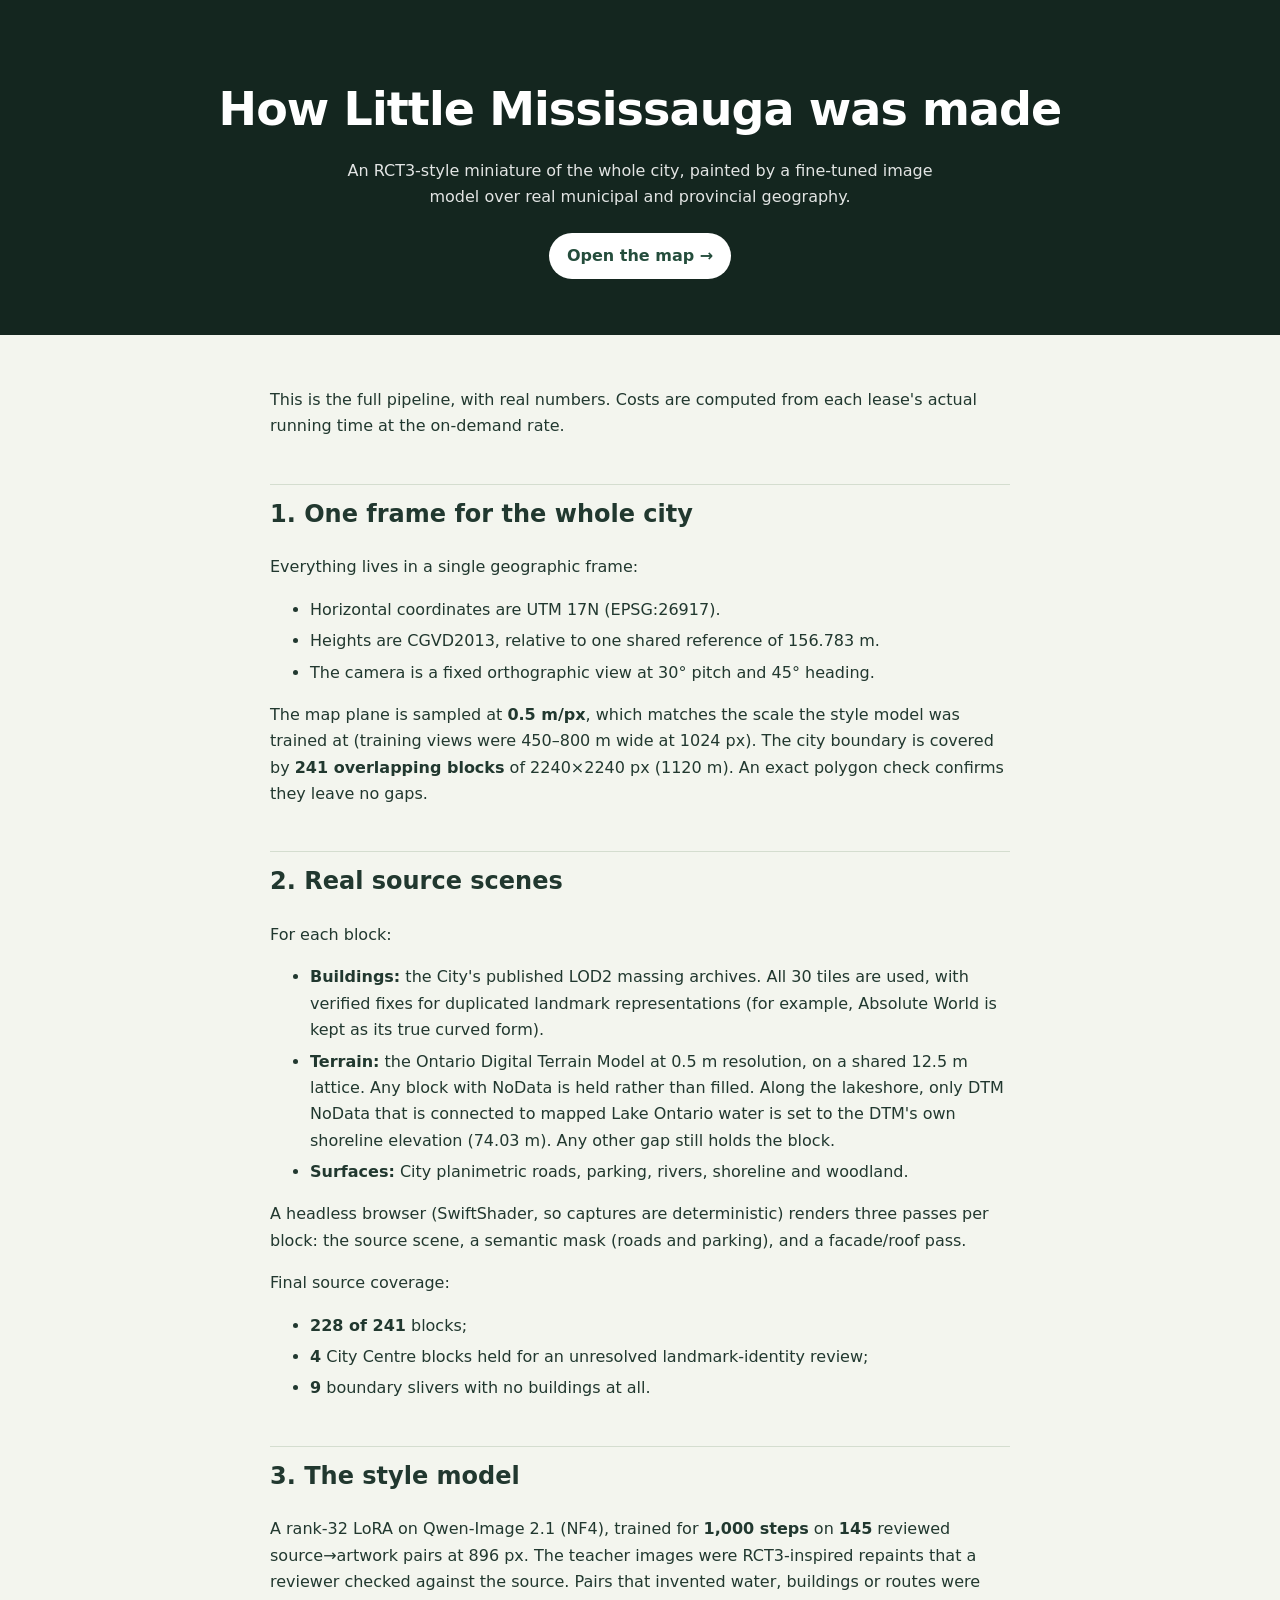
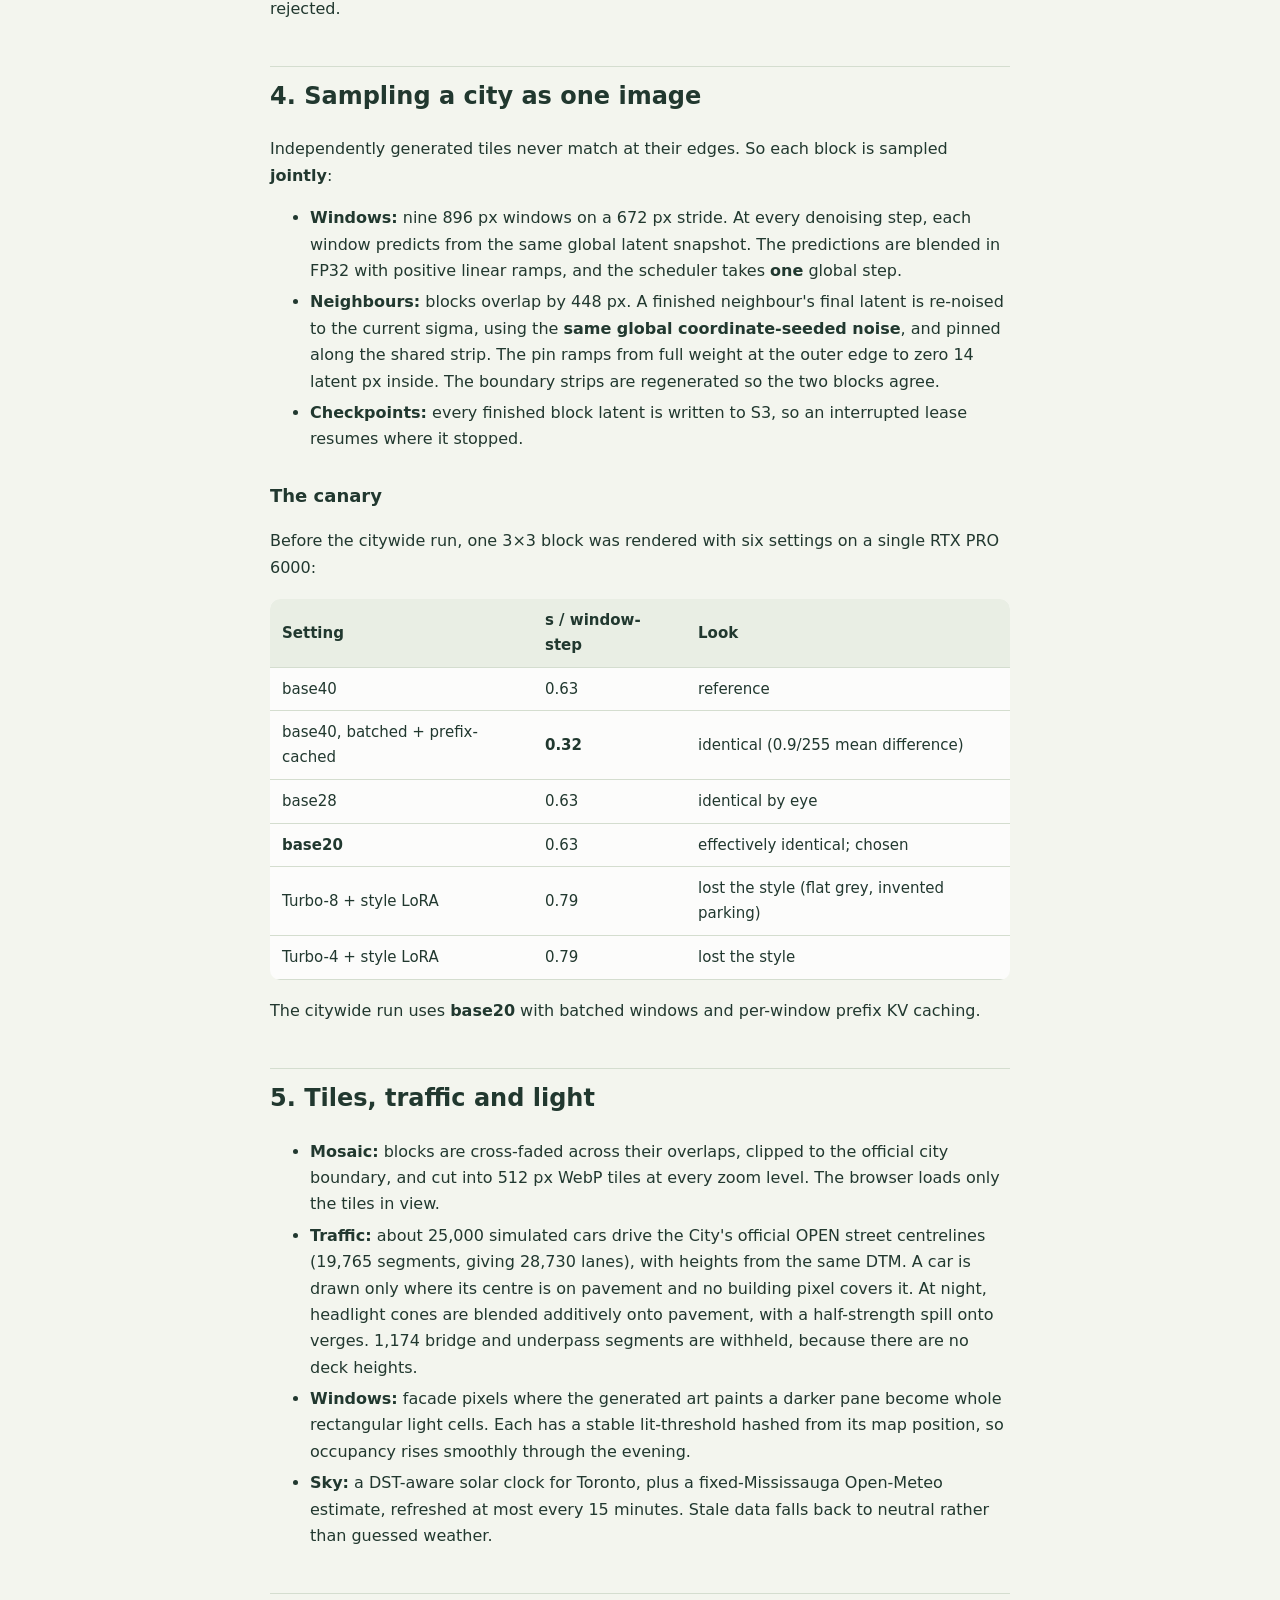
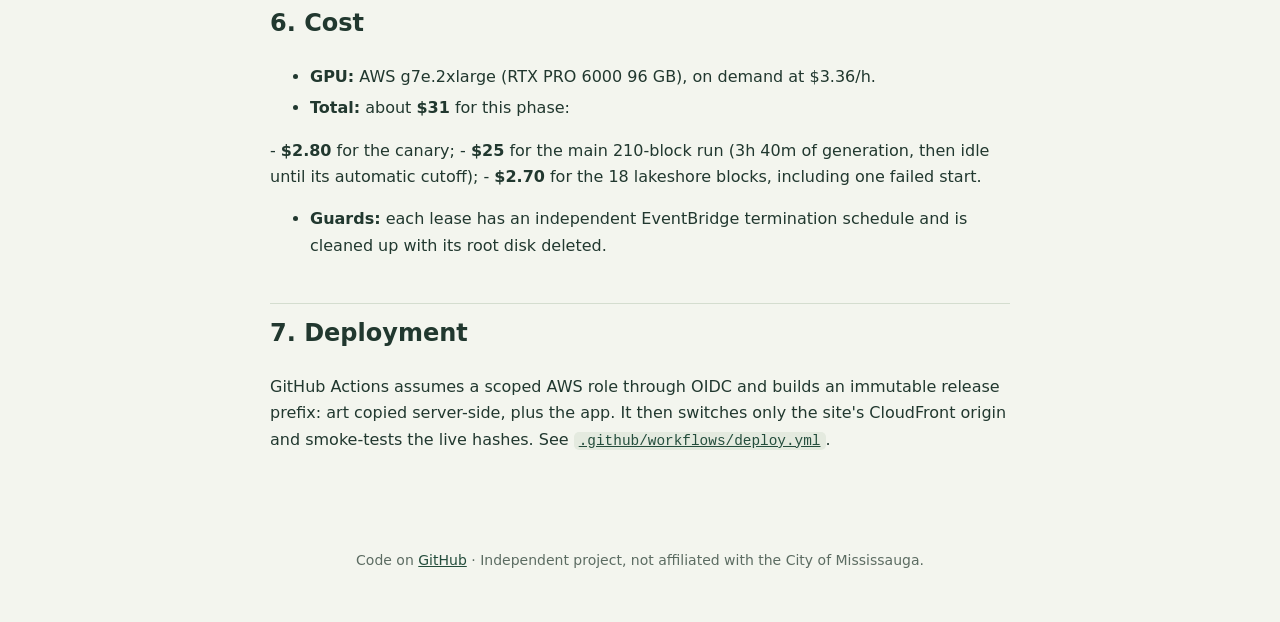
==== site/how.html @ ebe3255d "Deploy the citywide map: 228 joint-sampled blocks including the lakeshore - Point art-release at art" ====
<!doctype html>
<html lang="en"><head><meta charset="utf-8">
<meta name="viewport" content="width=device-width,initial-scale=1">
<title>How it was made · Little Mississauga</title>
<meta name="description" content="How an RCT3-style map of all of Mississauga was built from real open data and a fine-tuned image model.">
<link rel="icon" href="favicon.svg">
<style>
:root{--ink:#21382f;--muted:#5c6c62;--line:#d4ddcf;--accent:#244d3c;--bg:#f3f5ee}
*{box-sizing:border-box}body{margin:0;background:var(--bg);color:var(--ink);font:16px/1.65 system-ui,-apple-system,Segoe UI,sans-serif}
header{background:#14261f url(art/social-preview.jpg) center/cover;color:#fff;padding:72px 20px 56px;text-align:center}
header h1{margin:0;font-size:clamp(28px,5vw,46px);letter-spacing:-.02em}header p{margin:10px auto 22px;max-width:620px;opacity:.88}
header a{display:inline-block;background:#fff;color:var(--accent);padding:10px 18px;border-radius:999px;text-decoration:none;font-weight:600}
main{max-width:780px;margin:0 auto;padding:36px 20px 80px}main>h1:first-child{display:none}
h2{margin-top:44px;padding-top:10px;border-top:1px solid var(--line);font-size:24px}h3{font-size:18px;margin-top:28px}
a{color:var(--accent)}code{background:#e4eadf;padding:1px 5px;border-radius:5px;font-size:.9em}
table{width:100%;border-collapse:collapse;margin:18px 0;font-size:15px;background:#fcfcfb;border-radius:10px;overflow:hidden}
th,td{padding:9px 12px;border-bottom:1px solid var(--line);text-align:left}th{background:#e9eee4}
li{margin:5px 0}footer{text-align:center;color:var(--muted);font-size:14px;padding:0 20px 50px}
</style></head><body>
<header><h1>How Little Mississauga was made</h1><p>An RCT3-style miniature of the whole city, painted by a fine-tuned image model over real municipal and provincial geography.</p><a href="./">Open the map →</a></header>
<main><h1>How Little Mississauga was made</h1><p>This is the full pipeline, with real numbers. Costs are computed from each lease's actual running time at the on-demand rate.</p><h2>1. One frame for the whole city</h2><p>Everything lives in a single geographic frame:</p><ul><li>Horizontal coordinates are UTM 17N (EPSG:26917).</li><li>Heights are CGVD2013, relative to one shared reference of 156.783 m.</li><li>The camera is a fixed orthographic view at 30° pitch and 45° heading.</li></ul><p>The map plane is sampled at <strong>0.5 m/px</strong>, which matches the scale the style model was trained at (training views were 450–800 m wide at 1024 px). The city boundary is covered by <strong>241 overlapping blocks</strong> of 2240×2240 px (1120 m). An exact polygon check confirms they leave no gaps.</p><h2>2. Real source scenes</h2><p>For each block:</p><ul><li><strong>Buildings:</strong> the City's published LOD2 massing archives. All 30 tiles are used, with verified fixes for duplicated landmark representations (for example, Absolute World is kept as its true curved form).</li><li><strong>Terrain:</strong> the Ontario Digital Terrain Model at 0.5 m resolution, on a shared 12.5 m lattice. Any block with NoData is held rather than filled. Along the lakeshore, only DTM NoData that is connected to mapped Lake Ontario water is set to the DTM's own shoreline elevation (74.03 m). Any other gap still holds the block.</li><li><strong>Surfaces:</strong> City planimetric roads, parking, rivers, shoreline and woodland.</li></ul><p>A headless browser (SwiftShader, so captures are deterministic) renders three passes per block: the source scene, a semantic mask (roads and parking), and a facade/roof pass.</p><p>Final source coverage:</p><ul><li><strong>228 of 241</strong> blocks;</li><li><strong>4</strong> City Centre blocks held for an unresolved landmark-identity review;</li><li><strong>9</strong> boundary slivers with no buildings at all.</li></ul><h2>3. The style model</h2><p>A rank-32 LoRA on Qwen-Image 2.1 (NF4), trained for <strong>1,000 steps</strong> on <strong>145</strong> reviewed source→artwork pairs at 896 px. The teacher images were RCT3-inspired repaints that a reviewer checked against the source. Pairs that invented water, buildings or routes were rejected.</p><h2>4. Sampling a city as one image</h2><p>Independently generated tiles never match at their edges. So each block is sampled <strong>jointly</strong>:</p><ul><li><strong>Windows:</strong> nine 896 px windows on a 672 px stride. At every denoising step, each window predicts from the same global latent snapshot. The predictions are blended in FP32 with positive linear ramps, and the scheduler takes <strong>one</strong> global step.</li><li><strong>Neighbours:</strong> blocks overlap by 448 px. A finished neighbour's final latent is re-noised to the current sigma, using the <strong>same global coordinate-seeded noise</strong>, and pinned along the shared strip. The pin ramps from full weight at the outer edge to zero 14 latent px inside. The boundary strips are regenerated so the two blocks agree.</li><li><strong>Checkpoints:</strong> every finished block latent is written to S3, so an interrupted lease resumes where it stopped.</li></ul><h3>The canary</h3><p>Before the citywide run, one 3×3 block was rendered with six settings on a single RTX PRO 6000:</p><table><thead><tr><th>Setting</th><th>s / window-step</th><th>Look</th></tr></thead><tbody><tr><td>base40</td><td>0.63</td><td>reference</td></tr><tr><td>base40, batched + prefix-cached</td><td><strong>0.32</strong></td><td>identical (0.9/255 mean difference)</td></tr><tr><td>base28</td><td>0.63</td><td>identical by eye</td></tr><tr><td><strong>base20</strong></td><td>0.63</td><td>effectively identical; chosen</td></tr><tr><td>Turbo-8 + style LoRA</td><td>0.79</td><td>lost the style (flat grey, invented parking)</td></tr><tr><td>Turbo-4 + style LoRA</td><td>0.79</td><td>lost the style</td></tr></tbody></table><p>The citywide run uses <strong>base20</strong> with batched windows and per-window prefix KV caching.</p><h2>5. Tiles, traffic and light</h2><ul><li><strong>Mosaic:</strong> blocks are cross-faded across their overlaps, clipped to the official city boundary, and cut into 512 px WebP tiles at every zoom level. The browser loads only the tiles in view.</li><li><strong>Traffic:</strong> about 25,000 simulated cars drive the City's official OPEN street centrelines (19,765 segments, giving 28,730 lanes), with heights from the same DTM. A car is drawn only where its centre is on pavement and no building pixel covers it. At night, headlight cones are blended additively onto pavement, with a half-strength spill onto verges. 1,174 bridge and underpass segments are withheld, because there are no deck heights.</li><li><strong>Windows:</strong> facade pixels where the generated art paints a darker pane become whole rectangular light cells. Each has a stable lit-threshold hashed from its map position, so occupancy rises smoothly through the evening.</li><li><strong>Sky:</strong> a DST-aware solar clock for Toronto, plus a fixed-Mississauga Open-Meteo estimate, refreshed at most every 15 minutes. Stale data falls back to neutral rather than guessed weather.</li></ul><h2>6. Cost</h2><ul><li><strong>GPU:</strong> AWS g7e.2xlarge (RTX PRO 6000 96 GB), on demand at $3.36/h.</li><li><strong>Total:</strong> about <strong>$31</strong> for this phase:</li></ul><p>- <strong>$2.80</strong> for the canary; - <strong>$25</strong> for the main 210-block run (3h 40m of generation, then idle until its automatic cutoff); - <strong>$2.70</strong> for the 18 lakeshore blocks, including one failed start.</p><ul><li><strong>Guards:</strong> each lease has an independent EventBridge termination schedule and is cleaned up with its root disk deleted.</li></ul><h2>7. Deployment</h2><p>GitHub Actions assumes a scoped AWS role through OIDC and builds an immutable release prefix: art copied server-side, plus the app. It then switches only the site's CloudFront origin and smoke-tests the live hashes. See <a href="https://github.com/moeealii/little-mississauga/blob/main/.github/workflows/deploy.yml"><code>.github/workflows/deploy.yml</code></a>.</p></main>
<footer>Code on <a href="https://github.com/moeealii/little-mississauga">GitHub</a> · Independent project, not affiliated with the City of Mississauga.</footer>
</body></html>
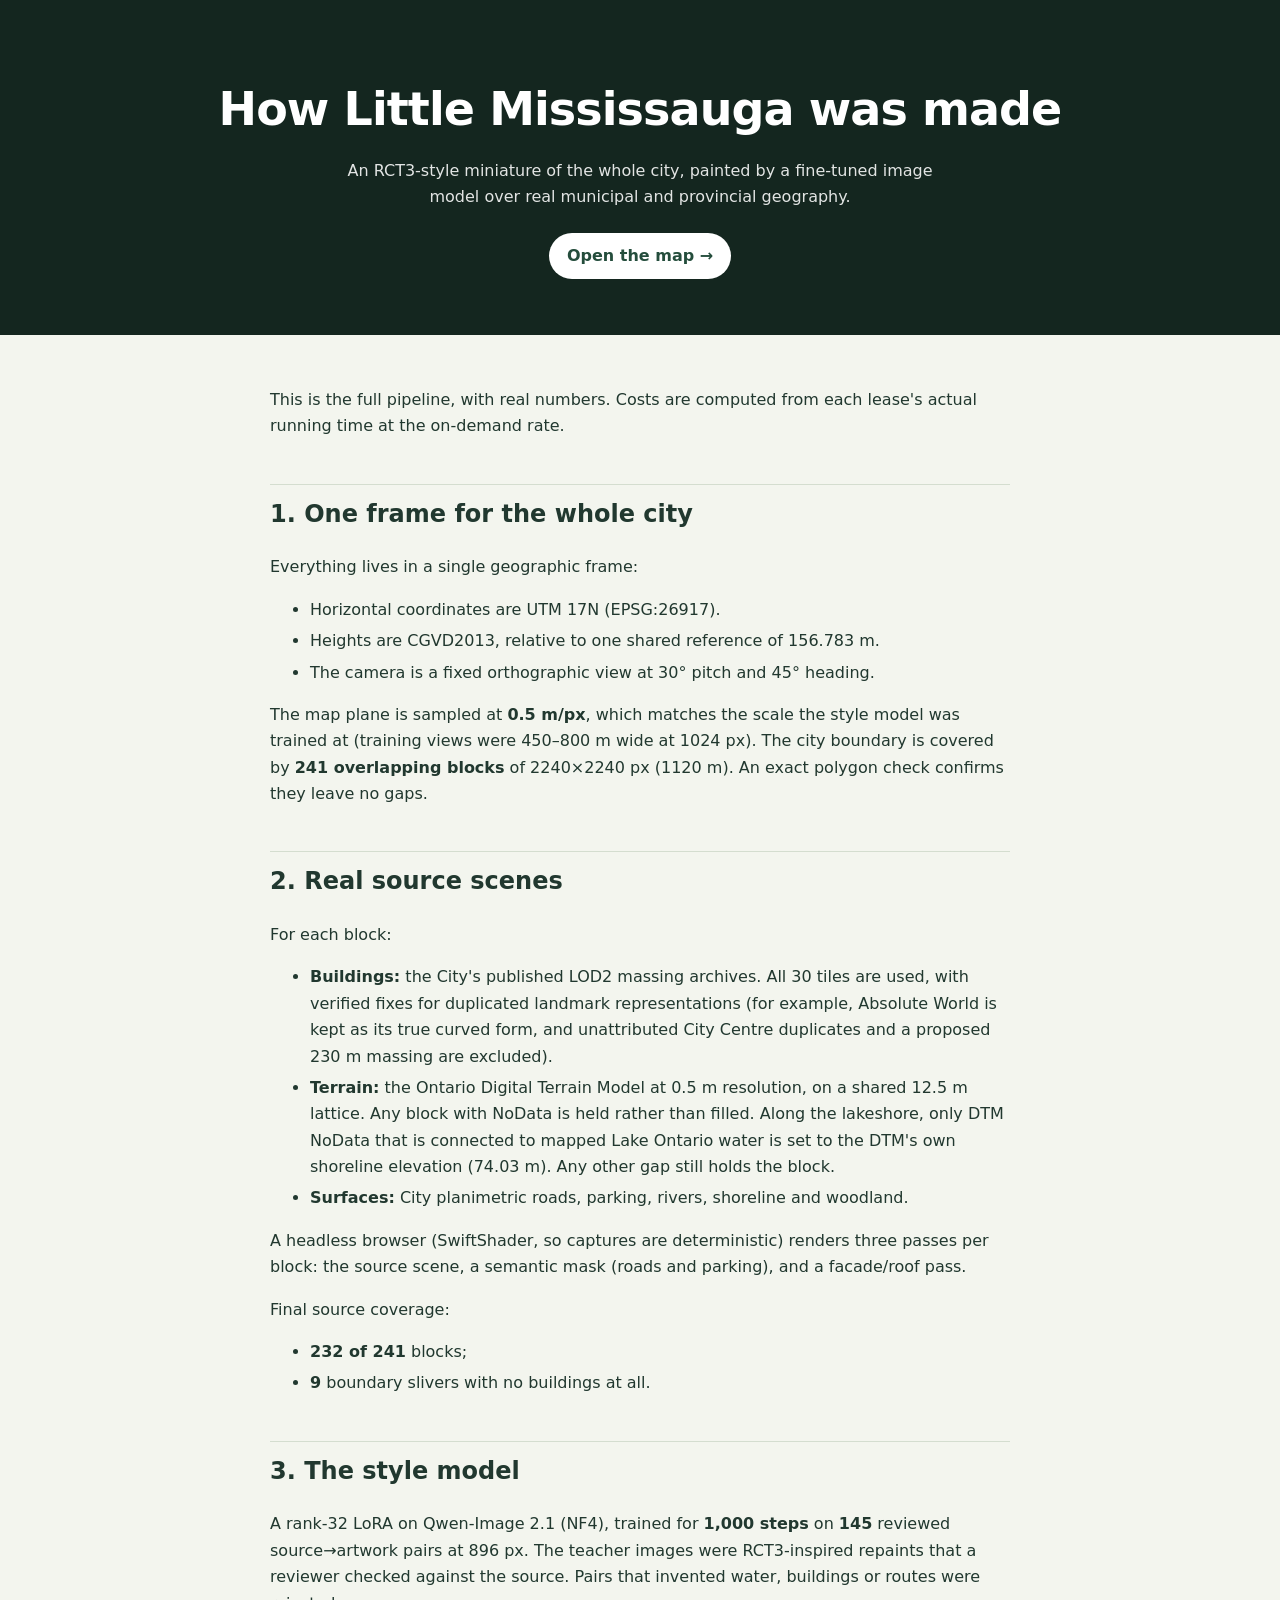
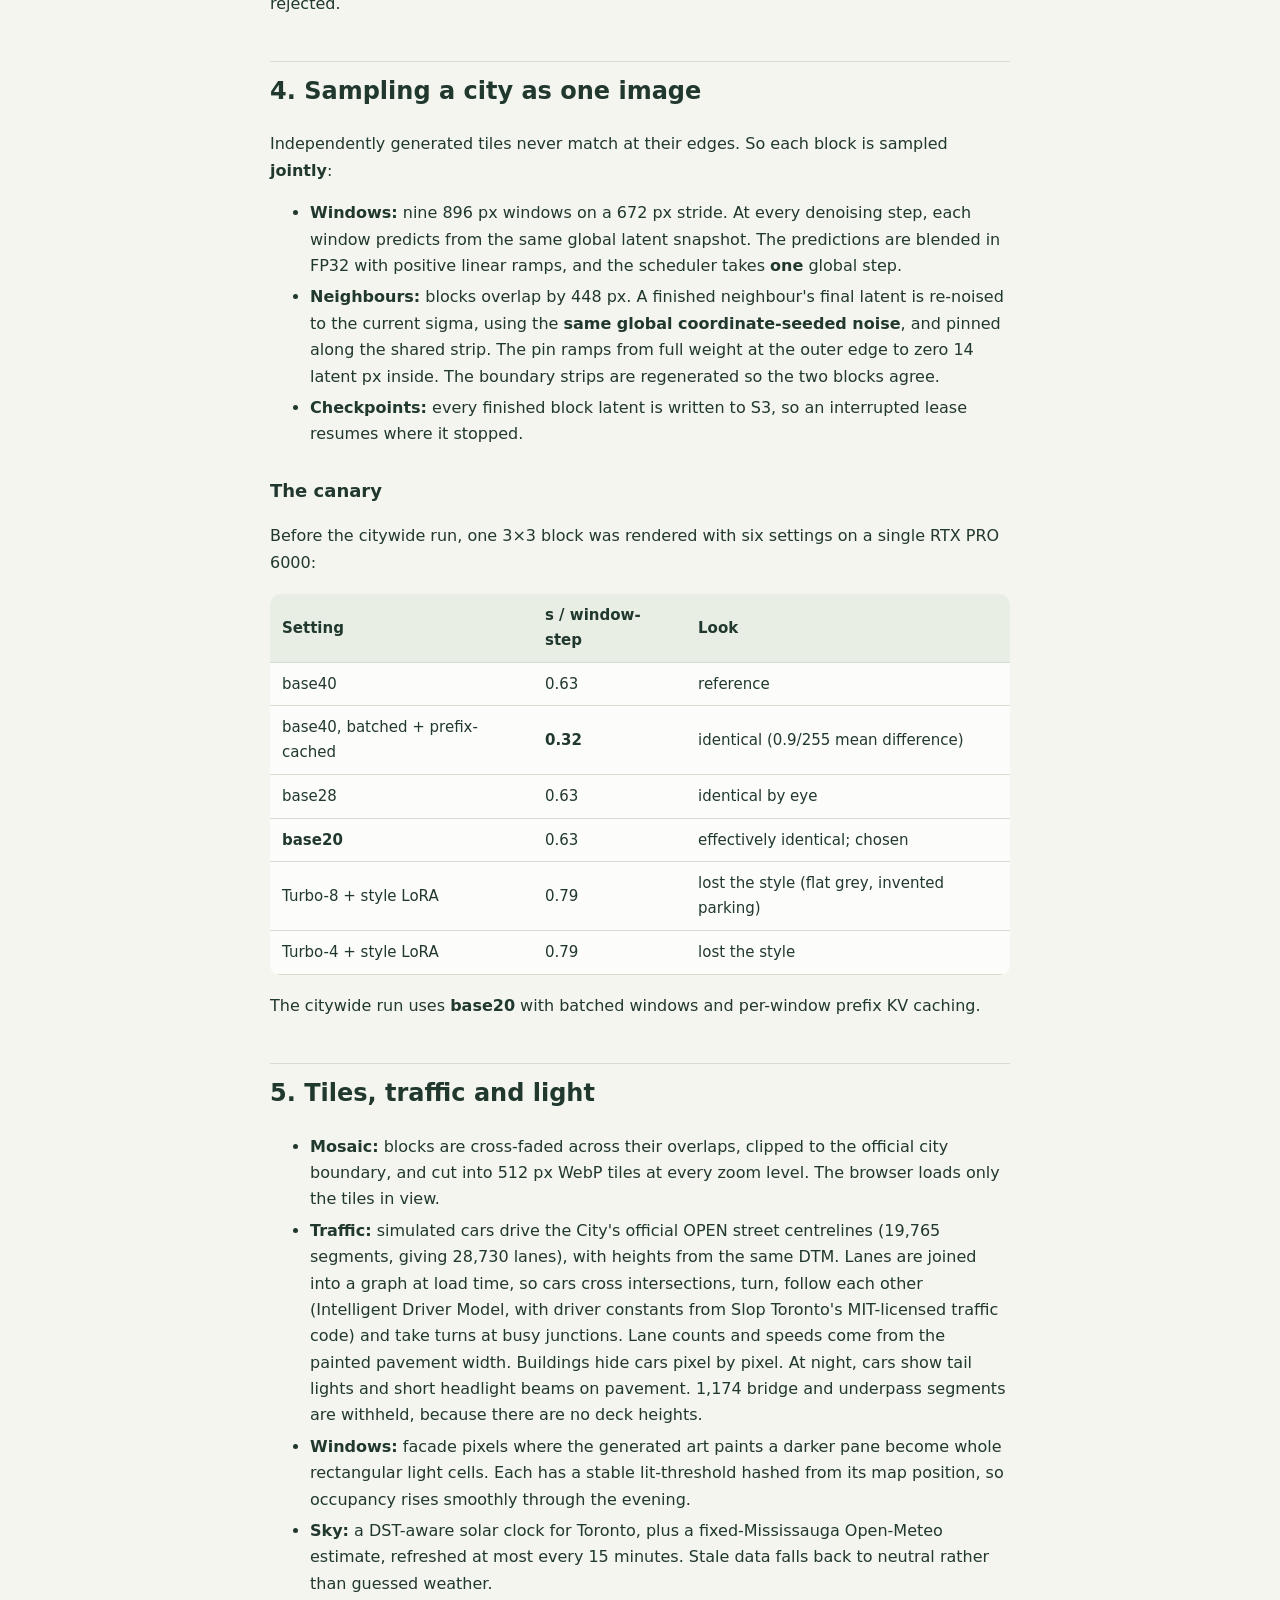
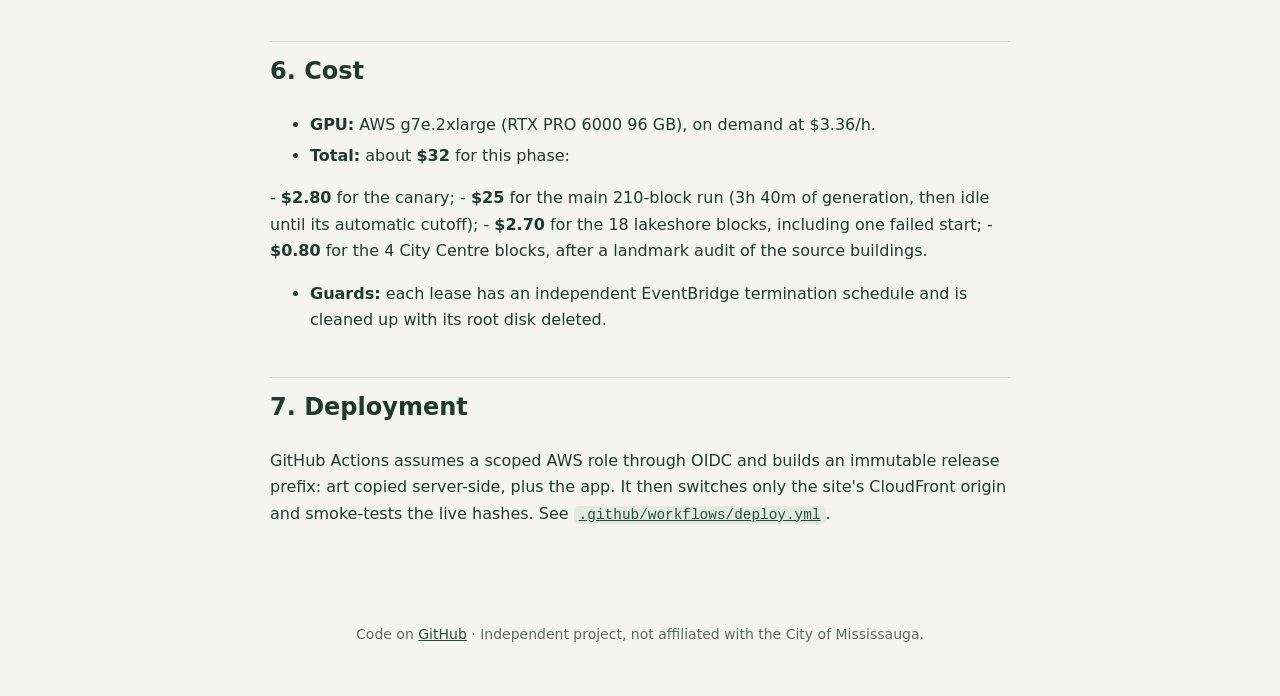
==== commit c1e5b42a: "Fill the City Centre: 232 blocks after a landmark source audit Square One, the Civic Centre and the " ====
--- a/site/how.html
+++ b/site/how.html
@@ -18,6 +18,6 @@
 li{margin:5px 0}footer{text-align:center;color:var(--muted);font-size:14px;padding:0 20px 50px}
 </style></head><body>
 <header><h1>How Little Mississauga was made</h1><p>An RCT3-style miniature of the whole city, painted by a fine-tuned image model over real municipal and provincial geography.</p><a href="./">Open the map →</a></header>
-<main><h1>How Little Mississauga was made</h1><p>This is the full pipeline, with real numbers. Costs are computed from each lease's actual running time at the on-demand rate.</p><h2>1. One frame for the whole city</h2><p>Everything lives in a single geographic frame:</p><ul><li>Horizontal coordinates are UTM 17N (EPSG:26917).</li><li>Heights are CGVD2013, relative to one shared reference of 156.783 m.</li><li>The camera is a fixed orthographic view at 30° pitch and 45° heading.</li></ul><p>The map plane is sampled at <strong>0.5 m/px</strong>, which matches the scale the style model was trained at (training views were 450–800 m wide at 1024 px). The city boundary is covered by <strong>241 overlapping blocks</strong> of 2240×2240 px (1120 m). An exact polygon check confirms they leave no gaps.</p><h2>2. Real source scenes</h2><p>For each block:</p><ul><li><strong>Buildings:</strong> the City's published LOD2 massing archives. All 30 tiles are used, with verified fixes for duplicated landmark representations (for example, Absolute World is kept as its true curved form).</li><li><strong>Terrain:</strong> the Ontario Digital Terrain Model at 0.5 m resolution, on a shared 12.5 m lattice. Any block with NoData is held rather than filled. Along the lakeshore, only DTM NoData that is connected to mapped Lake Ontario water is set to the DTM's own shoreline elevation (74.03 m). Any other gap still holds the block.</li><li><strong>Surfaces:</strong> City planimetric roads, parking, rivers, shoreline and woodland.</li></ul><p>A headless browser (SwiftShader, so captures are deterministic) renders three passes per block: the source scene, a semantic mask (roads and parking), and a facade/roof pass.</p><p>Final source coverage:</p><ul><li><strong>228 of 241</strong> blocks;</li><li><strong>4</strong> City Centre blocks held for an unresolved landmark-identity review;</li><li><strong>9</strong> boundary slivers with no buildings at all.</li></ul><h2>3. The style model</h2><p>A rank-32 LoRA on Qwen-Image 2.1 (NF4), trained for <strong>1,000 steps</strong> on <strong>145</strong> reviewed source→artwork pairs at 896 px. The teacher images were RCT3-inspired repaints that a reviewer checked against the source. Pairs that invented water, buildings or routes were rejected.</p><h2>4. Sampling a city as one image</h2><p>Independently generated tiles never match at their edges. So each block is sampled <strong>jointly</strong>:</p><ul><li><strong>Windows:</strong> nine 896 px windows on a 672 px stride. At every denoising step, each window predicts from the same global latent snapshot. The predictions are blended in FP32 with positive linear ramps, and the scheduler takes <strong>one</strong> global step.</li><li><strong>Neighbours:</strong> blocks overlap by 448 px. A finished neighbour's final latent is re-noised to the current sigma, using the <strong>same global coordinate-seeded noise</strong>, and pinned along the shared strip. The pin ramps from full weight at the outer edge to zero 14 latent px inside. The boundary strips are regenerated so the two blocks agree.</li><li><strong>Checkpoints:</strong> every finished block latent is written to S3, so an interrupted lease resumes where it stopped.</li></ul><h3>The canary</h3><p>Before the citywide run, one 3×3 block was rendered with six settings on a single RTX PRO 6000:</p><table><thead><tr><th>Setting</th><th>s / window-step</th><th>Look</th></tr></thead><tbody><tr><td>base40</td><td>0.63</td><td>reference</td></tr><tr><td>base40, batched + prefix-cached</td><td><strong>0.32</strong></td><td>identical (0.9/255 mean difference)</td></tr><tr><td>base28</td><td>0.63</td><td>identical by eye</td></tr><tr><td><strong>base20</strong></td><td>0.63</td><td>effectively identical; chosen</td></tr><tr><td>Turbo-8 + style LoRA</td><td>0.79</td><td>lost the style (flat grey, invented parking)</td></tr><tr><td>Turbo-4 + style LoRA</td><td>0.79</td><td>lost the style</td></tr></tbody></table><p>The citywide run uses <strong>base20</strong> with batched windows and per-window prefix KV caching.</p><h2>5. Tiles, traffic and light</h2><ul><li><strong>Mosaic:</strong> blocks are cross-faded across their overlaps, clipped to the official city boundary, and cut into 512 px WebP tiles at every zoom level. The browser loads only the tiles in view.</li><li><strong>Traffic:</strong> about 25,000 simulated cars drive the City's official OPEN street centrelines (19,765 segments, giving 28,730 lanes), with heights from the same DTM. A car is drawn only where its centre is on pavement and no building pixel covers it. At night, headlight cones are blended additively onto pavement, with a half-strength spill onto verges. 1,174 bridge and underpass segments are withheld, because there are no deck heights.</li><li><strong>Windows:</strong> facade pixels where the generated art paints a darker pane become whole rectangular light cells. Each has a stable lit-threshold hashed from its map position, so occupancy rises smoothly through the evening.</li><li><strong>Sky:</strong> a DST-aware solar clock for Toronto, plus a fixed-Mississauga Open-Meteo estimate, refreshed at most every 15 minutes. Stale data falls back to neutral rather than guessed weather.</li></ul><h2>6. Cost</h2><ul><li><strong>GPU:</strong> AWS g7e.2xlarge (RTX PRO 6000 96 GB), on demand at $3.36/h.</li><li><strong>Total:</strong> about <strong>$31</strong> for this phase:</li></ul><p>- <strong>$2.80</strong> for the canary; - <strong>$25</strong> for the main 210-block run (3h 40m of generation, then idle until its automatic cutoff); - <strong>$2.70</strong> for the 18 lakeshore blocks, including one failed start.</p><ul><li><strong>Guards:</strong> each lease has an independent EventBridge termination schedule and is cleaned up with its root disk deleted.</li></ul><h2>7. Deployment</h2><p>GitHub Actions assumes a scoped AWS role through OIDC and builds an immutable release prefix: art copied server-side, plus the app. It then switches only the site's CloudFront origin and smoke-tests the live hashes. See <a href="https://github.com/moeealii/little-mississauga/blob/main/.github/workflows/deploy.yml"><code>.github/workflows/deploy.yml</code></a>.</p></main>
+<main><h1>How Little Mississauga was made</h1><p>This is the full pipeline, with real numbers. Costs are computed from each lease's actual running time at the on-demand rate.</p><h2>1. One frame for the whole city</h2><p>Everything lives in a single geographic frame:</p><ul><li>Horizontal coordinates are UTM 17N (EPSG:26917).</li><li>Heights are CGVD2013, relative to one shared reference of 156.783 m.</li><li>The camera is a fixed orthographic view at 30° pitch and 45° heading.</li></ul><p>The map plane is sampled at <strong>0.5 m/px</strong>, which matches the scale the style model was trained at (training views were 450–800 m wide at 1024 px). The city boundary is covered by <strong>241 overlapping blocks</strong> of 2240×2240 px (1120 m). An exact polygon check confirms they leave no gaps.</p><h2>2. Real source scenes</h2><p>For each block:</p><ul><li><strong>Buildings:</strong> the City's published LOD2 massing archives. All 30 tiles are used, with verified fixes for duplicated landmark representations (for example, Absolute World is kept as its true curved form, and unattributed City Centre duplicates and a proposed 230 m massing are excluded).</li><li><strong>Terrain:</strong> the Ontario Digital Terrain Model at 0.5 m resolution, on a shared 12.5 m lattice. Any block with NoData is held rather than filled. Along the lakeshore, only DTM NoData that is connected to mapped Lake Ontario water is set to the DTM's own shoreline elevation (74.03 m). Any other gap still holds the block.</li><li><strong>Surfaces:</strong> City planimetric roads, parking, rivers, shoreline and woodland.</li></ul><p>A headless browser (SwiftShader, so captures are deterministic) renders three passes per block: the source scene, a semantic mask (roads and parking), and a facade/roof pass.</p><p>Final source coverage:</p><ul><li><strong>232 of 241</strong> blocks;</li><li><strong>9</strong> boundary slivers with no buildings at all.</li></ul><h2>3. The style model</h2><p>A rank-32 LoRA on Qwen-Image 2.1 (NF4), trained for <strong>1,000 steps</strong> on <strong>145</strong> reviewed source→artwork pairs at 896 px. The teacher images were RCT3-inspired repaints that a reviewer checked against the source. Pairs that invented water, buildings or routes were rejected.</p><h2>4. Sampling a city as one image</h2><p>Independently generated tiles never match at their edges. So each block is sampled <strong>jointly</strong>:</p><ul><li><strong>Windows:</strong> nine 896 px windows on a 672 px stride. At every denoising step, each window predicts from the same global latent snapshot. The predictions are blended in FP32 with positive linear ramps, and the scheduler takes <strong>one</strong> global step.</li><li><strong>Neighbours:</strong> blocks overlap by 448 px. A finished neighbour's final latent is re-noised to the current sigma, using the <strong>same global coordinate-seeded noise</strong>, and pinned along the shared strip. The pin ramps from full weight at the outer edge to zero 14 latent px inside. The boundary strips are regenerated so the two blocks agree.</li><li><strong>Checkpoints:</strong> every finished block latent is written to S3, so an interrupted lease resumes where it stopped.</li></ul><h3>The canary</h3><p>Before the citywide run, one 3×3 block was rendered with six settings on a single RTX PRO 6000:</p><table><thead><tr><th>Setting</th><th>s / window-step</th><th>Look</th></tr></thead><tbody><tr><td>base40</td><td>0.63</td><td>reference</td></tr><tr><td>base40, batched + prefix-cached</td><td><strong>0.32</strong></td><td>identical (0.9/255 mean difference)</td></tr><tr><td>base28</td><td>0.63</td><td>identical by eye</td></tr><tr><td><strong>base20</strong></td><td>0.63</td><td>effectively identical; chosen</td></tr><tr><td>Turbo-8 + style LoRA</td><td>0.79</td><td>lost the style (flat grey, invented parking)</td></tr><tr><td>Turbo-4 + style LoRA</td><td>0.79</td><td>lost the style</td></tr></tbody></table><p>The citywide run uses <strong>base20</strong> with batched windows and per-window prefix KV caching.</p><h2>5. Tiles, traffic and light</h2><ul><li><strong>Mosaic:</strong> blocks are cross-faded across their overlaps, clipped to the official city boundary, and cut into 512 px WebP tiles at every zoom level. The browser loads only the tiles in view.</li><li><strong>Traffic:</strong> simulated cars drive the City's official OPEN street centrelines (19,765 segments, giving 28,730 lanes), with heights from the same DTM. Lanes are joined into a graph at load time, so cars cross intersections, turn, follow each other (Intelligent Driver Model, with driver constants from Slop Toronto's MIT-licensed traffic code) and take turns at busy junctions. Lane counts and speeds come from the painted pavement width. Buildings hide cars pixel by pixel. At night, cars show tail lights and short headlight beams on pavement. 1,174 bridge and underpass segments are withheld, because there are no deck heights.</li><li><strong>Windows:</strong> facade pixels where the generated art paints a darker pane become whole rectangular light cells. Each has a stable lit-threshold hashed from its map position, so occupancy rises smoothly through the evening.</li><li><strong>Sky:</strong> a DST-aware solar clock for Toronto, plus a fixed-Mississauga Open-Meteo estimate, refreshed at most every 15 minutes. Stale data falls back to neutral rather than guessed weather.</li></ul><h2>6. Cost</h2><ul><li><strong>GPU:</strong> AWS g7e.2xlarge (RTX PRO 6000 96 GB), on demand at $3.36/h.</li><li><strong>Total:</strong> about <strong>$32</strong> for this phase:</li></ul><p>- <strong>$2.80</strong> for the canary; - <strong>$25</strong> for the main 210-block run (3h 40m of generation, then idle until its automatic cutoff); - <strong>$2.70</strong> for the 18 lakeshore blocks, including one failed start; - <strong>$0.80</strong> for the 4 City Centre blocks, after a landmark audit of the source buildings.</p><ul><li><strong>Guards:</strong> each lease has an independent EventBridge termination schedule and is cleaned up with its root disk deleted.</li></ul><h2>7. Deployment</h2><p>GitHub Actions assumes a scoped AWS role through OIDC and builds an immutable release prefix: art copied server-side, plus the app. It then switches only the site's CloudFront origin and smoke-tests the live hashes. See <a href="https://github.com/moeealii/little-mississauga/blob/main/.github/workflows/deploy.yml"><code>.github/workflows/deploy.yml</code></a>.</p></main>
 <footer>Code on <a href="https://github.com/moeealii/little-mississauga">GitHub</a> · Independent project, not affiliated with the City of Mississauga.</footer>
 </body></html>
